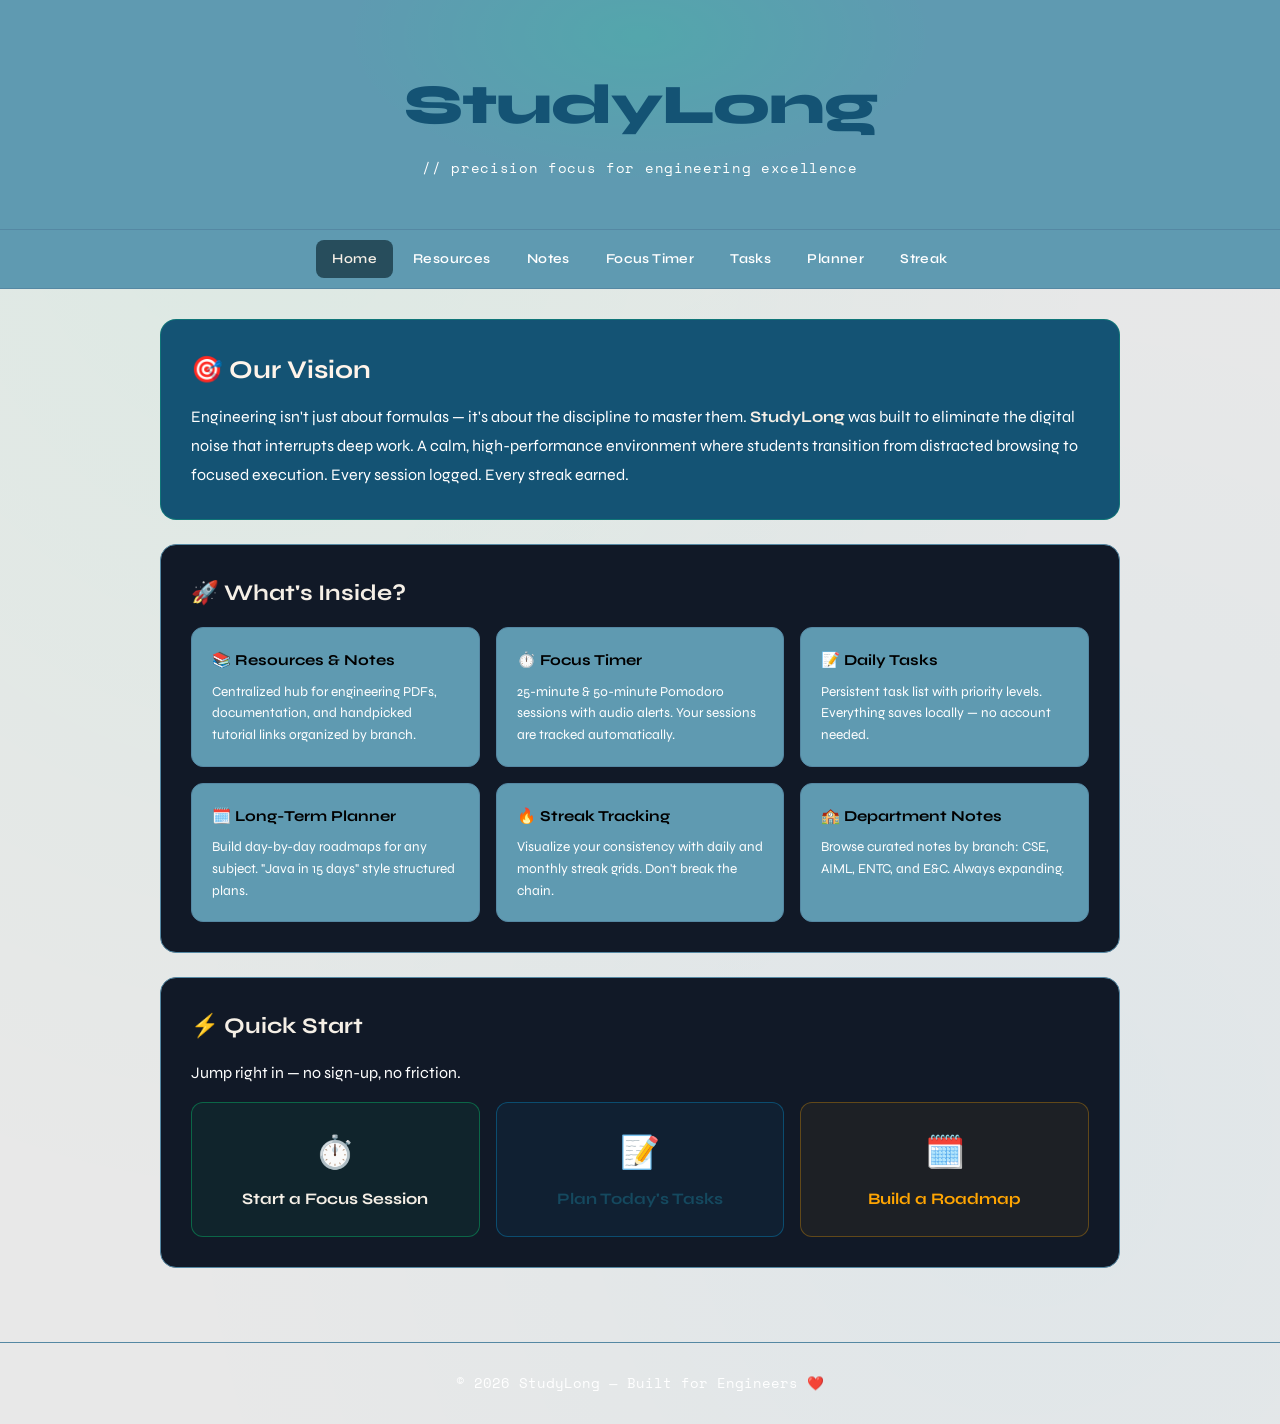
==== index.html @ 3f76e4c4 "Coded by Wibe Coding" ====
<!DOCTYPE html>
<html lang="en">
<head>
    <meta charset="UTF-8">
    <meta name="viewport" content="width=device-width, initial-scale=1.0">
    <title>StudyLong | Engineering Focus</title>
    <link rel="stylesheet" href="style.css">
</head>
<body>

<header>
    <h1>StudyLong</h1>
    <p>// precision focus for engineering excellence</p>
</header>

<nav>
    <a href="index.html" class="active">Home</a>
    <a href="resources.html">Resources</a>
    <a href="notes.html">Notes</a>
    <a href="timer.html">Focus Timer</a>
    <a href="tasks.html">Tasks</a>
    <a href="planner.html">Planner</a>
    <a href="streak.html">Streak</a>
</nav>

<main class="container">
    <section class="vision-hero">
        <h2>🎯 Our Vision</h2>
        <p>
            Engineering isn't just about formulas — it's about the discipline to master them.
            <strong>StudyLong</strong> was built to eliminate the digital noise that interrupts deep work.
            A calm, high-performance environment where students transition from distracted browsing
            to focused execution. Every session logged. Every streak earned.
        </p>
    </section>

    <section>
        <h2>🚀 What's Inside?</h2>
        <div class="info-grid">
            <div class="info-card">
                <h3>📚 Resources & Notes</h3>
                <p>Centralized hub for engineering PDFs, documentation, and handpicked tutorial links organized by branch.</p>
            </div>
            <div class="info-card">
                <h3>⏱️ Focus Timer</h3>
                <p>25-minute & 50-minute Pomodoro sessions with audio alerts. Your sessions are tracked automatically.</p>
            </div>
            <div class="info-card">
                <h3>📝 Daily Tasks</h3>
                <p>Persistent task list with priority levels. Everything saves locally — no account needed.</p>
            </div>
            <div class="info-card">
                <h3>🗓️ Long-Term Planner</h3>
                <p>Build day-by-day roadmaps for any subject. "Java in 15 days" style structured plans.</p>
            </div>
            <div class="info-card">
                <h3>🔥 Streak Tracking</h3>
                <p>Visualize your consistency with daily and monthly streak grids. Don't break the chain.</p>
            </div>
            <div class="info-card">
                <h3>🏫 Department Notes</h3>
                <p>Browse curated notes by branch: CSE, AIML, ENTC, and E&C. Always expanding.</p>
            </div>
        </div>
    </section>

    <section>
        <h2>⚡ Quick Start</h2>
        <p style="color:var(--text-muted); margin-bottom:16px;">Jump right in — no sign-up, no friction.</p>
        <div class="info-grid">
            <a href="timer.html" style="text-decoration:none;">
                <div class="info-card" style="border-color:rgba(0,255,135,0.3); background: rgba(0,255,135,0.05); text-align:center; padding:24px;">
                    <div style="font-size:2rem; margin-bottom:8px;">⏱️</div>
                    <div style="color:var(--primary); font-weight:700;">Start a Focus Session</div>
                </div>
            </a>
            <a href="tasks.html" style="text-decoration:none;">
                <div class="info-card" style="border-color:rgba(0,180,255,0.3); background: rgba(0,180,255,0.05); text-align:center; padding:24px;">
                    <div style="font-size:2rem; margin-bottom:8px;">📝</div>
                    <div style="color:var(--accent); font-weight:700;">Plan Today's Tasks</div>
                </div>
            </a>
            <a href="planner.html" style="text-decoration:none;">
                <div class="info-card" style="border-color:rgba(255,165,2,0.3); background: rgba(255,165,2,0.05); text-align:center; padding:24px;">
                    <div style="font-size:2rem; margin-bottom:8px;">🗓️</div>
                    <div style="color:var(--warn); font-weight:700;">Build a Roadmap</div>
                </div>
            </a>
        </div>
    </section>
</main>

<footer>
    <p>© 2026 StudyLong — Built for Engineers ❤️</p>
</footer>

</body>
</html>
---- style.css ----
@import url('https://fonts.googleapis.com/css2?family=Space+Mono:wght@400;700&family=Syne:wght@400;600;700;800&display=swap');

:root {
    --primary: #F5EFE6;
    --primary-dark: #213448;
    --primary-dim: #274d5c;
    --bg: #E8E8E8;
    --bg2: #5f9ab1;
    --card-bg: #111927;
    --card-border: #5588A3;
    --text: #000000;
    --text-muted: #ffffff;
    --accent: #15495f;
    --accent-dim: rgba(0,180,255,0.15);
    --danger: #ff4757;
    --warn: #ffa502;
}

*, *::before, *::after { margin: 0; padding: 0; box-sizing: border-box; }

html { scroll-behavior: smooth; }

body {
    font-family: 'Syne', sans-serif;
    background: var(--bg);
    color: var(--text);
    line-height: 1.6;
    min-height: 100vh;
    background-image:
        radial-gradient(ellipse at 20% 10%, rgba(0,255,135,0.05) 0%, transparent 60%),
        radial-gradient(ellipse at 80% 80%, rgba(0,180,255,0.04) 0%, transparent 60%);
}

/* ========== SCROLLBAR ========== */
::-webkit-scrollbar { width: 6px; }
::-webkit-scrollbar-track { background: var(--bg); }
::-webkit-scrollbar-thumb { background: var(--primary-dim); border-radius: 3px; }

/* ========== HEADER ========== */
header {
    background: var(--bg2);
    padding: 60px 20px 50px;
    text-align: center;
    position: relative;
    overflow: hidden;
    border-bottom: 1px solid var(--card-border);
}

header::before {
    content: '';
    position: absolute;
    top: -50%;
    left: 50%;
    transform: translateX(-50%);
    width: 600px;
    height: 300px;
    background: radial-gradient(ellipse, rgba(0,255,135,0.12) 0%, transparent 70%);
    pointer-events: none;
}

header h1 {
    font-size: clamp(2.2rem, 5vw, 3.5rem);
    font-weight: 800;
    letter-spacing: -1px;
    background: #145374;
    -webkit-background-clip: text;
    -webkit-text-fill-color: transparent;
    background-clip: text;
    position: relative;
}

header p {
    color: var(--text-muted);
    font-size: 1rem;
    margin-top: 8px;
    font-family: 'Space Mono', monospace;
    font-size: 0.85rem;
    letter-spacing: 0.05em;
}

/* ========== NAV ========== */
nav {
    display: flex;
    justify-content: center;
    flex-wrap: wrap;
    gap: 4px;
    background: var(--bg2);
    padding: 10px 20px;
    position: sticky;
    top: 0;
    z-index: 100;
    border-bottom: 1px solid var(--card-border);
    backdrop-filter: blur(10px);
}

nav a {
    color: var(--text-muted);
    text-decoration: none;
    padding: 8px 16px;
    font-weight: 600;
    font-size: 0.85rem;
    border-radius: 8px;
    transition: all 0.2s;
    letter-spacing: 0.03em;
}

nav a:hover, nav a.active {
    color: var(--primary);
    background: var(--primary-dim);
}

/* ========== LAYOUT ========== */
.container {
    max-width: 1000px;
    margin: 0 auto;
    padding: 30px 20px;
}

section {
    background: var(--card-bg);
    padding: 30px;
    border-radius: 16px;
    margin-bottom: 24px;
    border: 1px solid var(--card-border);
    position: relative;
    overflow: hidden;
}

section h2, section h3 {
    color: var(--primary);
    margin-bottom: 16px;
    font-weight: 700;
}

section h2 { font-size: 1.4rem; }
section h3 { font-size: 1.1rem; }

/* ========== FOOTER ========== */
footer {
    text-align: center;
    padding: 30px 20px;
    color: var(--text-muted);
    font-size: 0.85rem;
    font-family: 'Space Mono', monospace;
    border-top: 1px solid var(--card-border);
    margin-top: 20px;
}

/* ========== HOME PAGE ========== */
.vision-hero {
    background: #145374;
    border-color: rgba(0,255,135,0.2);
}

.vision-hero h2 {
    color: #FFF4EA ;
    font-size: 1.6rem;
    margin-bottom: 12px;
}

.vision-hero p { color: #ffffff; line-height: 1.8; }
.vision-hero strong { color: var(--primary); }

.info-grid {
    display: grid;
    grid-template-columns: repeat(auto-fit, minmax(220px, 1fr));
    gap: 16px;
}

.info-card {
    background: var(--bg2);
    border: 1px solid var(--card-border);
    border-radius: 12px;
    padding: 20px;
    transition: all 0.3s;
}

.info-card:hover {
    border-color: var(--primary);
    transform: translateY(-3px);
    box-shadow: 0 8px 30px rgba(0,255,135,0.1);
}

.info-card h3 {
    font-size: 0.95rem;
    margin-bottom: 8px;
    color: var(--text);
}

.info-card p { font-size: 0.85rem; color: var(--text-muted); }

/* ========== TIMER ========== */
.focus-timer-container {
    display: flex;
    flex-direction: column;
    align-items: center;
    gap: 20px;
}

.timer-circle {
    position: relative;
    width: 220px;
    height: 220px;
    margin: 10px auto;
}

.timer-circle svg { transform: rotate(-90deg); }

.bg-circle { fill: none; stroke: #1e2d3d; stroke-width: 8; }

.progress-circle {
    fill: none;
    stroke: var(--primary);
    stroke-width: 8;
    stroke-linecap: round;
    stroke-dasharray: 628;
    stroke-dashoffset: 628;
    transition: stroke-dashoffset 1s linear;
    filter: drop-shadow(0 0 8px var(--primary));
}

.timer-text {
    position: absolute;
    inset: 0;
    display: flex;
    align-items: center;
    justify-content: center;
    font-size: 2.8rem;
    font-weight: 800;
    color: var(--primary);
    font-family: 'Space Mono', monospace;
    letter-spacing: -2px;
}

.timer-label {
    font-size: 0.7rem;
    color: var(--text-muted);
    font-family: 'Space Mono', monospace;
    letter-spacing: 0.15em;
    text-transform: uppercase;
    text-align: center;
    margin-top: -5px;
}

.controls-wrapper { width: 100%; max-width: 340px; }

.button-row {
    display: flex;
    gap: 10px;
    margin-bottom: 10px;
}

button {
    flex: 1;
    padding: 12px 16px;
    border-radius: 10px;
    border: 1px solid var(--card-border);
    cursor: pointer;
    font-weight: 700;
    font-family: 'Syne', sans-serif;
    font-size: 0.85rem;
    transition: all 0.2s;
    background: var(--bg2);
    color: var(--text);
    letter-spacing: 0.02em;
}

button:hover {
    filter: brightness(1.3);
    transform: translateY(-2px);
}

button:active { transform: translateY(0); }

.btn-start { background: var(--primary); color: #000; border-color: transparent; }
.btn-pause { background: var(--warn); color: #000; border-color: transparent; }
.btn-reset { background: var(--bg2); color: var(--text-muted); }
.btn-mode { font-size: 0.8rem; }
.btn-mode.active-mode { background: var(--primary-dim); color: var(--primary); border-color: var(--primary); }

.session-count {
    font-family: 'Space Mono', monospace;
    font-size: 0.8rem;
    color: var(--text-muted);
    text-align: center;
    margin-top: 10px;
}

.session-count span { color: var(--primary); }

/* ========== STREAK ========== */
.streak-grid, .monthly-grid {
    display: flex;
    gap: 6px;
    flex-wrap: wrap;
    margin-top: 15px;
}

.streak-day {
    width: 28px;
    height: 28px;
    border-radius: 6px;
    background: var(--bg2);
    border: 1px solid var(--card-border);
    transition: all 0.3s;
    position: relative;
}

.streak-day.active {
    background: var(--primary);
    border-color: var(--primary);
    box-shadow: 0 0 10px rgba(0,255,135,0.5);
}

.streak-stats {
    display: flex;
    gap: 20px;
    margin-top: 15px;
    flex-wrap: wrap;
}

.stat-pill {
    background: var(--bg2);
    border: 1px solid var(--card-border);
    border-radius: 8px;
    padding: 8px 16px;
    font-family: 'Space Mono', monospace;
    font-size: 0.8rem;
}

.stat-pill span { color: var(--primary); font-weight: 700; }

/* ========== TASKS ========== */
.input-group {
    display: flex;
    gap: 10px;
    margin-bottom: 20px;
    flex-wrap: wrap;
}

.input-group input, .input-group select {
    flex: 1;
    min-width: 200px;
    padding: 12px 16px;
    border-radius: 10px;
    border: 1px solid var(--card-border);
    background: var(--bg2);
    color: var(--text);
    font-family: 'Syne', sans-serif;
    font-size: 0.9rem;
    outline: none;
    transition: border-color 0.2s;
}

.input-group input:focus, .input-group select:focus {
    border-color: var(--primary);
    box-shadow: 0 0 0 3px rgba(0,255,135,0.08);
}

.input-group input::placeholder { color: var(--text-muted); }

.btn-add {
    flex: 0 0 auto;
    background: var(--primary);
    color: #000;
    border: none;
    padding: 12px 24px;
    border-radius: 10px;
    font-weight: 700;
    cursor: pointer;
    font-family: 'Syne', sans-serif;
    transition: all 0.2s;
}

.btn-add:hover { filter: brightness(1.1); transform: translateY(-2px); }

.task-list { list-style: none; }

.task-item {
    background: var(--bg2);
    padding: 14px 16px;
    margin-bottom: 8px;
    border-radius: 10px;
    display: flex;
    justify-content: space-between;
    align-items: center;
    border: 1px solid var(--card-border);
    animation: fadeIn 0.3s ease-out;
    gap: 12px;
}

.task-item:hover { border-color: rgba(0,255,135,0.25); }

.task-left { display: flex; align-items: center; gap: 12px; flex: 1; min-width: 0; }

.task-checkbox {
    width: 20px;
    height: 20px;
    border-radius: 6px;
    border: 2px solid var(--primary);
    cursor: pointer;
    flex-shrink: 0;
    display: flex;
    align-items: center;
    justify-content: center;
    transition: all 0.2s;
    background: transparent;
    padding: 0;
    flex: 0 0 auto;
}

.task-checkbox.checked { background: var(--primary); }
.task-checkbox.checked::after { content: '✓'; color: #000; font-size: 12px; font-weight: 700; }

.task-text { flex: 1; min-width: 0; overflow: hidden; text-overflow: ellipsis; white-space: nowrap; }
.task-item.completed .task-text { opacity: 0.4; text-decoration: line-through; }

.task-priority {
    font-size: 0.7rem;
    padding: 3px 8px;
    border-radius: 6px;
    font-weight: 700;
    flex-shrink: 0;
}

.priority-high { background: rgba(255,71,87,0.2); color: var(--danger); }
.priority-med { background: rgba(255,165,2,0.2); color: var(--warn); }
.priority-low { background: var(--accent-dim); color: var(--accent); }

.delete-btn {
    background: rgba(255,71,87,0.15);
    color: var(--danger);
    border: 1px solid rgba(255,71,87,0.2);
    padding: 5px 10px;
    font-size: 0.8rem;
    border-radius: 6px;
    flex: 0 0 auto;
    cursor: pointer;
    font-family: 'Syne', sans-serif;
    transition: all 0.2s;
    width: auto;
}

.delete-btn:hover { background: rgba(255,71,87,0.3); transform: none; filter: none; }

.tasks-header { display: flex; justify-content: space-between; align-items: center; margin-bottom: 16px; flex-wrap: wrap; gap: 10px; }
.tasks-meta { font-family: 'Space Mono', monospace; font-size: 0.8rem; color: var(--text-muted); }
.tasks-meta span { color: var(--primary); }

/* ========== PLANNER ========== */
.planner-container { display: flex; flex-direction: column; gap: 20px; }

.goal-card {
    background: var(--bg2);
    padding: 20px;
    border-radius: 12px;
    border: 1px solid var(--card-border);
    border-left: 4px solid var(--accent);
}

.goal-header {
    display: flex;
    justify-content: space-between;
    align-items: center;
    margin-bottom: 15px;
    flex-wrap: wrap;
    gap: 10px;
}

.goal-title {
    font-size: 1.1rem;
    font-weight: 700;
    color: var(--accent);
}

.goal-progress {
    font-family: 'Space Mono', monospace;
    font-size: 0.8rem;
    color: var(--text-muted);
}

.goal-progress-bar {
    height: 4px;
    background: var(--bg);
    border-radius: 2px;
    margin-bottom: 15px;
    overflow: hidden;
}

.goal-progress-fill {
    height: 100%;
    background: linear-gradient(90deg, var(--primary), var(--accent));
    border-radius: 2px;
    transition: width 0.5s ease;
}

.day-grid {
    display: grid;
    grid-template-columns: repeat(auto-fill, minmax(130px, 1fr));
    gap: 8px;
    margin-top: 10px;
}

.day-box {
    background: var(--card-bg);
    border: 1px solid var(--card-border);
    padding: 10px;
    border-radius: 8px;
    font-size: 0.8rem;
    transition: border-color 0.2s;
}

.day-box:hover { border-color: rgba(0,255,135,0.3); }

.day-box .day-label {
    color: var(--text-muted);
    font-family: 'Space Mono', monospace;
    font-size: 0.7rem;
    margin-bottom: 4px;
}

.day-box input {
    width: 100%;
    background: transparent;
    border: none;
    border-bottom: 1px solid #334155;
    color: var(--primary);
    font-family: 'Syne', sans-serif;
    font-size: 0.85rem;
    padding: 2px 0;
    outline: none;
}

.day-box input:focus { border-bottom-color: var(--primary); }

.day-box.day-done { border-color: rgba(0,255,135,0.4); background: rgba(0,255,135,0.05); }

.delete-goal-btn {
    background: rgba(255,71,87,0.1);
    color: var(--danger);
    border: 1px solid rgba(255,71,87,0.2);
    padding: 6px 12px;
    border-radius: 6px;
    cursor: pointer;
    font-size: 0.8rem;
    font-family: 'Syne', sans-serif;
    width: auto;
    flex: 0 0 auto;
    transition: all 0.2s;
}

.delete-goal-btn:hover { background: rgba(255,71,87,0.25); transform: none; filter: none; }

/* ========== NOTES PAGE ========== */
.branch-grid {
    display: grid;
    grid-template-columns: repeat(auto-fit, minmax(180px, 1fr));
    gap: 16px;
}

.branch-card {
    background: var(--bg2);
    padding: 32px 20px;
    text-align: center;
    font-size: 1.2rem;
    font-weight: 800;
    color: var(--primary);
    border: 1px solid var(--card-border);
    border-radius: 14px;
    transition: all 0.3s;
    text-decoration: none;
    display: block;
    cursor: pointer;
    letter-spacing: 0.05em;
    text-transform: uppercase;
}

.branch-card:hover {
    background: var(--primary-dim);
    border-color: var(--primary);
    transform: translateY(-5px);
    box-shadow: 0 10px 30px rgba(0,255,135,0.15);
    color: #fff;
}

.branch-card .branch-icon { font-size: 2rem; margin-bottom: 8px; display: block; }

.notes-list { list-style: none; }
.notes-list li {
    background: var(--bg2);
    border: 1px solid var(--card-border);
    padding: 14px 16px;
    border-radius: 10px;
    margin-bottom: 8px;
    display: flex;
    justify-content: space-between;
    align-items: center;
    transition: border-color 0.2s;
}

.notes-list li:hover { border-color: rgba(0,255,135,0.3); }
.notes-list a { color: var(--accent); text-decoration: none; font-weight: 600; }
.notes-list a:hover { color: var(--primary); }

.note-tag {
    font-size: 0.7rem;
    background: var(--primary-dim);
    color: var(--primary);
    padding: 3px 8px;
    border-radius: 6px;
    font-weight: 700;
}

/* ========== RESOURCES PAGE ========== */
.resource-list { list-style: none; }
.resource-list li {
    background: var(--bg2);
    border: 1px solid var(--card-border);
    border-radius: 10px;
    margin-bottom: 8px;
    overflow: hidden;
}

.resource-list a {
    display: flex;
    align-items: center;
    gap: 12px;
    padding: 14px 16px;
    color: var(--text);
    text-decoration: none;
    transition: all 0.2s;
}

.resource-list a:hover {
    background: var(--primary-dim);
    color: var(--primary);
}

.resource-icon {
    width: 36px;
    height: 36px;
    border-radius: 8px;
    display: flex;
    align-items: center;
    justify-content: center;
    font-size: 1rem;
    flex-shrink: 0;
}

.icon-pdf { background: rgba(255,71,87,0.15); }
.icon-video { background: rgba(0,180,255,0.15); }
.icon-doc { background: var(--primary-dim); }

.video-links { display: flex; flex-direction: column; gap: 10px; }

.link-card {
    background: var(--bg2);
    border: 1px solid var(--card-border);
    border-radius: 10px;
    overflow: hidden;
}

.link-card a {
    display: flex;
    align-items: center;
    justify-content: space-between;
    padding: 14px 16px;
    color: var(--accent);
    text-decoration: none;
    font-weight: 600;
    transition: all 0.2s;
}

.link-card a:hover { background: var(--accent-dim); }

/* ========== MONTHLY STREAK ========== */
.monthly-header {
    display: flex;
    justify-content: space-between;
    align-items: center;
    margin-bottom: 16px;
    flex-wrap: wrap;
    gap: 10px;
}

.month-nav button {
    background: var(--bg2);
    border: 1px solid var(--card-border);
    color: var(--text);
    padding: 6px 14px;
    border-radius: 8px;
    cursor: pointer;
    font-family: 'Syne', sans-serif;
    flex: 0;
    transition: all 0.2s;
}

.month-nav button:hover { border-color: var(--primary); color: var(--primary); transform: none; filter: none; }

.month-label { font-weight: 700; font-family: 'Space Mono', monospace; font-size: 0.9rem; }

.monthly-grid {
    display: grid;
    grid-template-columns: repeat(7, 1fr);
    gap: 6px;
    margin-top: 10px;
}

.monthly-day-label {
    text-align: center;
    font-size: 0.7rem;
    font-family: 'Space Mono', monospace;
    color: var(--text-muted);
    padding: 4px;
}

.monthly-day {
    aspect-ratio: 1;
    border-radius: 8px;
    background: var(--bg2);
    border: 1px solid var(--card-border);
    display: flex;
    align-items: center;
    justify-content: center;
    font-size: 0.75rem;
    font-family: 'Space Mono', monospace;
    cursor: pointer;
    transition: all 0.2s;
    color: var(--text-muted);
}

.monthly-day:hover { border-color: rgba(0,255,135,0.4); }
.monthly-day.today { border-color: var(--accent); color: var(--accent); }
.monthly-day.focused { background: var(--primary); border-color: transparent; color: #000; font-weight: 700; box-shadow: 0 0 12px rgba(0,255,135,0.4); }
.monthly-day.empty { background: transparent; border-color: transparent; cursor: default; }

.monthly-stats { display: flex; gap: 16px; margin-top: 16px; flex-wrap: wrap; }

/* ========== PAGE TRANSITION ========== */
@keyframes fadeIn {
    from { opacity: 0; transform: translateY(8px); }
    to { opacity: 1; transform: translateY(0); }
}

.container { animation: fadeIn 0.4s ease-out; }

/* ========== RESPONSIVE ========== */
@media (max-width: 600px) {
    nav a { padding: 6px 10px; font-size: 0.78rem; }
    .monthly-grid { gap: 4px; }
    .monthly-day { font-size: 0.65rem; border-radius: 6px; }
}
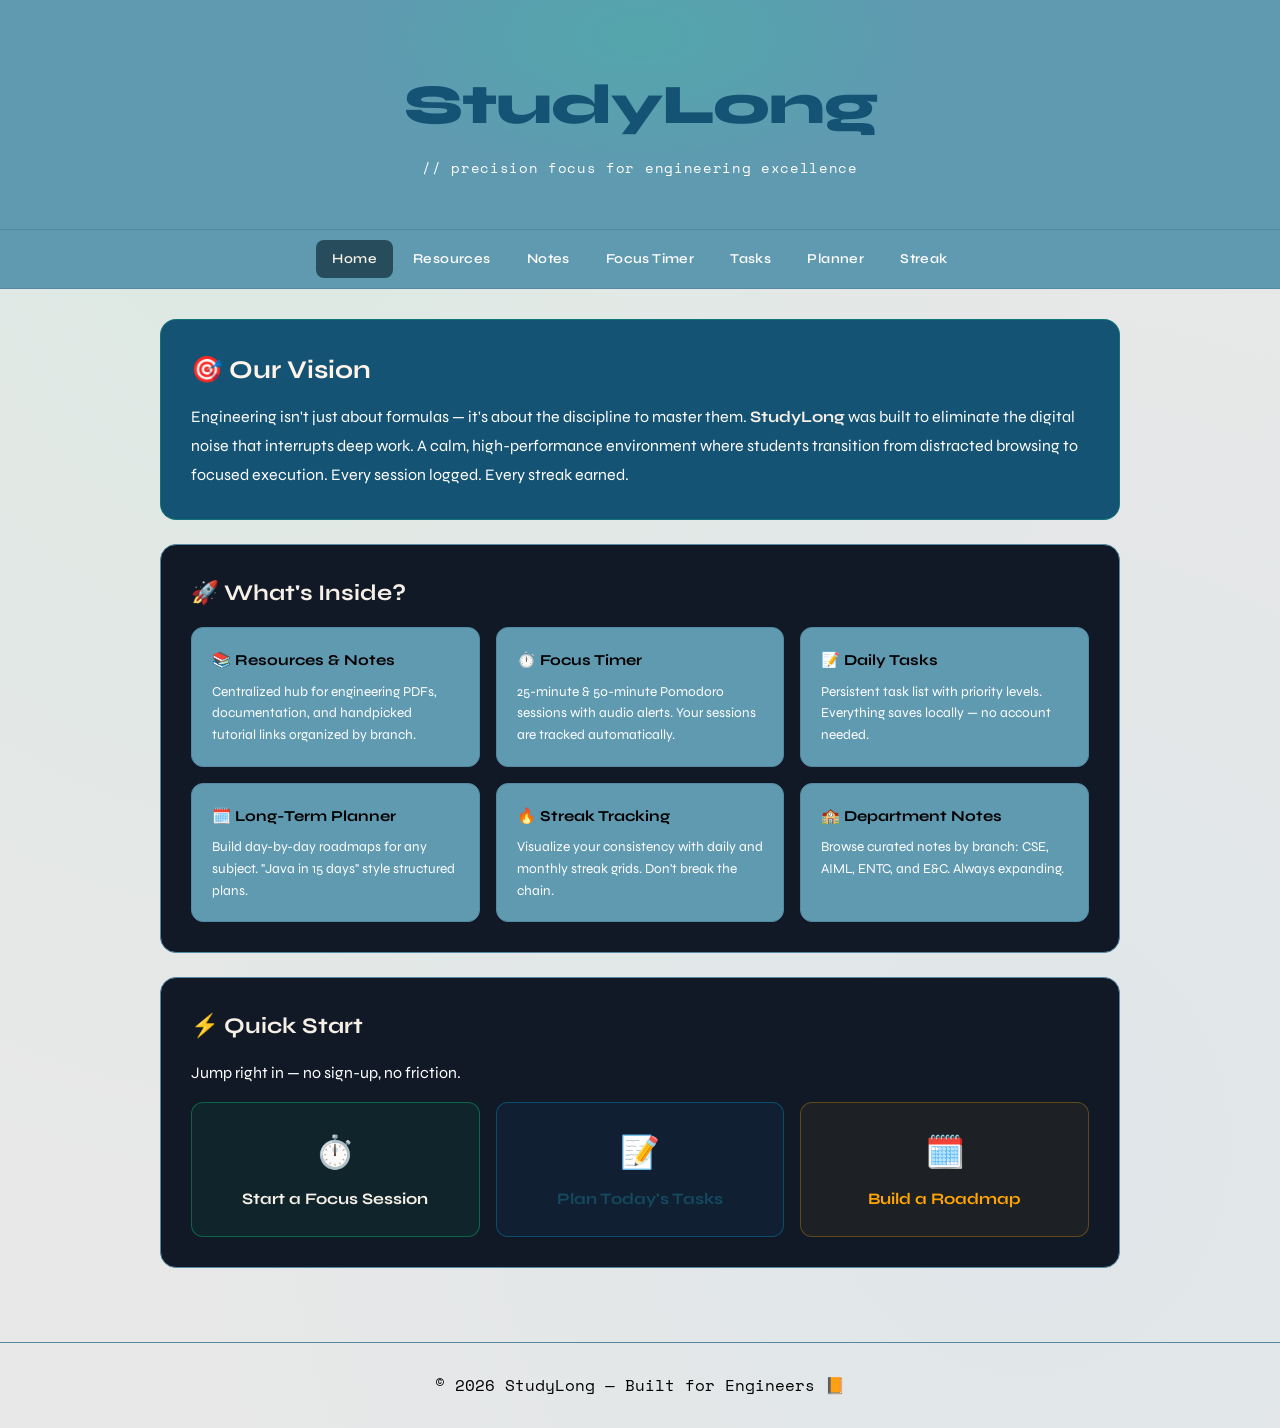
==== commit 1790e995: "Updated Footer Line And Upload Links Of YouTube" ====
--- a/index.html
+++ b/index.html
@@ -91,7 +91,7 @@
 </main>
 
 <footer>
-    <p>© 2026 StudyLong — Built for Engineers ❤️</p>
+    <p>© 2026 StudyLong — Built for Engineers 📙</p>
 </footer>
 
 </body>
--- a/style.css
+++ b/style.css
@@ -139,7 +139,7 @@
 footer {
     text-align: center;
     padding: 30px 20px;
-    color: var(--text-muted);
+    color: var(--primary-dark)
     font-size: 0.85rem;
     font-family: 'Space Mono', monospace;
     border-top: 1px solid var(--card-border);
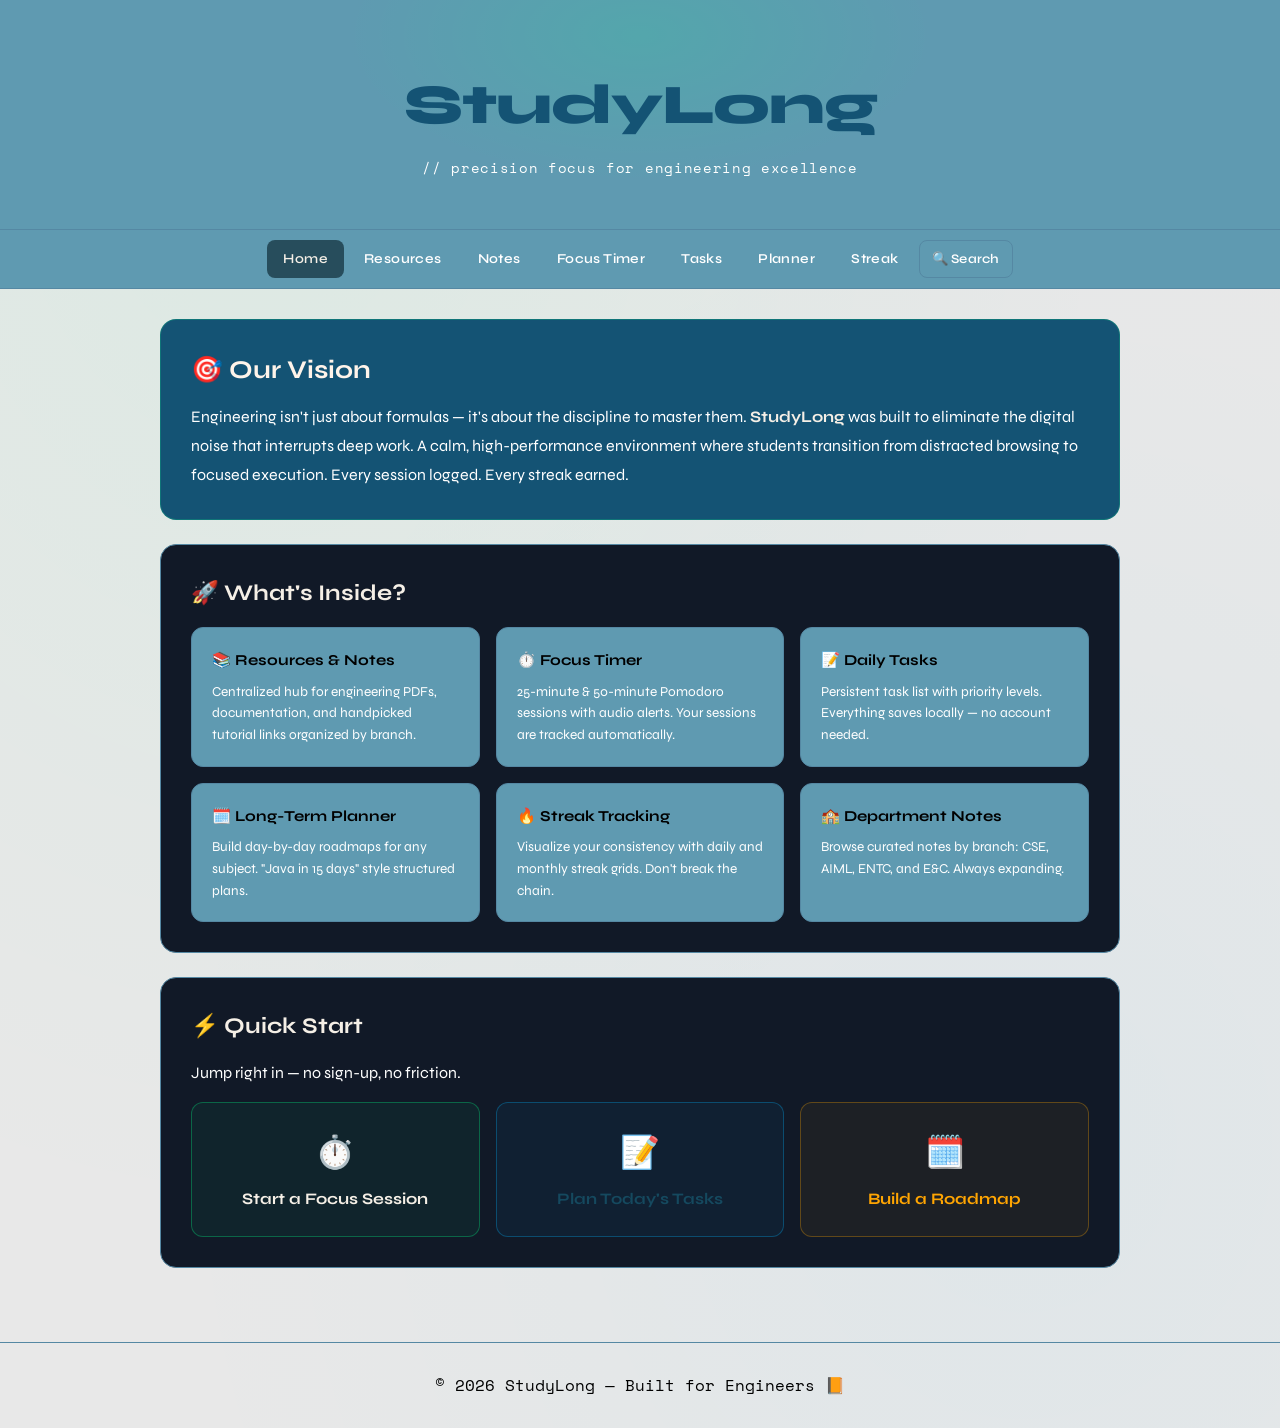
==== commit 0a964935: "Added Search Feature" ====
--- a/index.html
+++ b/index.html
@@ -21,6 +21,7 @@
     <a href="tasks.html">Tasks</a>
     <a href="planner.html">Planner</a>
     <a href="streak.html">Streak</a>
+<button class="search-btn" onclick="openSearch()">🔍 Search</button>
 </nav>
 
 <main class="container">
@@ -94,5 +95,22 @@
     <p>© 2026 StudyLong — Built for Engineers 📙</p>
 </footer>
 
+
+<script src="script.js"></script>
+
+<!-- ===== SEARCH MODAL ===== -->
+<div class="search-overlay" id="searchOverlay">
+    <div class="search-modal">
+        <div class="search-input-row">
+            <span>🔍</span>
+            <input type="text" id="searchInput" placeholder="Search pages, notes, resources…" autocomplete="off">
+            <button class="search-close-btn" onclick="closeSearch()">ESC</button>
+        </div>
+        <div class="search-results" id="searchResults">
+            <div class="search-empty">Start typing to search pages, notes, and resources…</div>
+        </div>
+        <div class="search-hint">↑↓ navigate &nbsp;·&nbsp; Enter to open &nbsp;·&nbsp; Ctrl+K to open anytime</div>
+    </div>
+</div>
 </body>
 </html>
--- a/style.css
+++ b/style.css
@@ -736,6 +736,180 @@
 
 .monthly-stats { display: flex; gap: 16px; margin-top: 16px; flex-wrap: wrap; }
 
+/* ========== SEARCH ========== */
+.search-btn {
+    background: transparent;
+    border: 1px solid var(--card-border);
+    color: var(--text-muted);
+    padding: 8px 12px;
+    border-radius: 8px;
+    cursor: pointer;
+    font-size: 1rem;
+    flex: 0 0 auto;
+    width: auto;
+    transition: all 0.2s;
+    display: flex;
+    align-items: center;
+    gap: 6px;
+    font-family: 'Syne', sans-serif;
+    font-weight: 600;
+    font-size: 0.82rem;
+    letter-spacing: 0.02em;
+}
+
+.search-btn:hover {
+    border-color: var(--primary);
+    color: var(--primary);
+    transform: none;
+    filter: none;
+    background: var(--primary-dim);
+}
+
+.search-overlay {
+    display: none;
+    position: fixed;
+    inset: 0;
+    background: rgba(0,0,0,0.6);
+    z-index: 1000;
+    backdrop-filter: blur(4px);
+    align-items: flex-start;
+    justify-content: center;
+    padding-top: 80px;
+}
+
+.search-overlay.open { display: flex; }
+
+.search-modal {
+    background: var(--card-bg);
+    border: 1px solid var(--card-border);
+    border-radius: 16px;
+    width: 100%;
+    max-width: 600px;
+    margin: 0 16px;
+    overflow: hidden;
+    box-shadow: 0 20px 60px rgba(0,0,0,0.5);
+    animation: slideDown 0.2s ease-out;
+}
+
+@keyframes slideDown {
+    from { opacity: 0; transform: translateY(-16px); }
+    to   { opacity: 1; transform: translateY(0); }
+}
+
+.search-input-row {
+    display: flex;
+    align-items: center;
+    gap: 10px;
+    padding: 16px 20px;
+    border-bottom: 1px solid var(--card-border);
+}
+
+.search-input-row span { font-size: 1.1rem; flex-shrink: 0; }
+
+.search-input-row input {
+    flex: 1;
+    background: transparent;
+    border: none;
+    outline: none;
+    color: var(--primary);
+    font-family: 'Space Mono', monospace;
+    font-size: 1rem;
+    width: 100%;
+}
+
+.search-input-row input::placeholder { color: var(--card-border); }
+
+.search-close-btn {
+    background: transparent;
+    border: 1px solid var(--card-border);
+    color: var(--text-muted);
+    border-radius: 6px;
+    padding: 4px 10px;
+    cursor: pointer;
+    font-size: 0.75rem;
+    flex: 0 0 auto;
+    width: auto;
+    font-family: 'Space Mono', monospace;
+    transition: all 0.2s;
+}
+
+.search-close-btn:hover { border-color: var(--danger); color: var(--danger); transform: none; filter: none; }
+
+.search-results {
+    max-height: 360px;
+    overflow-y: auto;
+    padding: 8px 0;
+}
+
+.search-result-item {
+    display: flex;
+    align-items: flex-start;
+    gap: 14px;
+    padding: 14px 20px;
+    cursor: pointer;
+    text-decoration: none;
+    border-bottom: 1px solid rgba(85,136,163,0.15);
+    transition: background 0.15s;
+}
+
+.search-result-item:hover { background: var(--primary-dim); }
+
+.search-result-icon {
+    font-size: 1.2rem;
+    flex-shrink: 0;
+    margin-top: 2px;
+}
+
+.search-result-title {
+    font-weight: 700;
+    color: var(--primary);
+    font-size: 0.9rem;
+    margin-bottom: 2px;
+}
+
+.search-result-desc {
+    font-size: 0.78rem;
+    color: var(--text-muted);
+    font-family: 'Space Mono', monospace;
+    line-height: 1.4;
+}
+
+.search-result-page {
+    font-size: 0.68rem;
+    background: var(--primary-dim);
+    color: var(--primary);
+    border-radius: 4px;
+    padding: 2px 7px;
+    margin-left: auto;
+    flex-shrink: 0;
+    font-family: 'Space Mono', monospace;
+    align-self: center;
+}
+
+.search-empty {
+    text-align: center;
+    padding: 40px 20px;
+    color: var(--text-muted);
+    font-family: 'Space Mono', monospace;
+    font-size: 0.85rem;
+}
+
+.search-hint {
+    padding: 12px 20px;
+    font-size: 0.72rem;
+    color: var(--card-border);
+    font-family: 'Space Mono', monospace;
+    border-top: 1px solid var(--card-border);
+    text-align: center;
+}
+
+mark {
+    background: rgba(0,255,135,0.25);
+    color: var(--primary);
+    border-radius: 3px;
+    padding: 0 2px;
+}
+
 /* ========== PAGE TRANSITION ========== */
 @keyframes fadeIn {
     from { opacity: 0; transform: translateY(8px); }
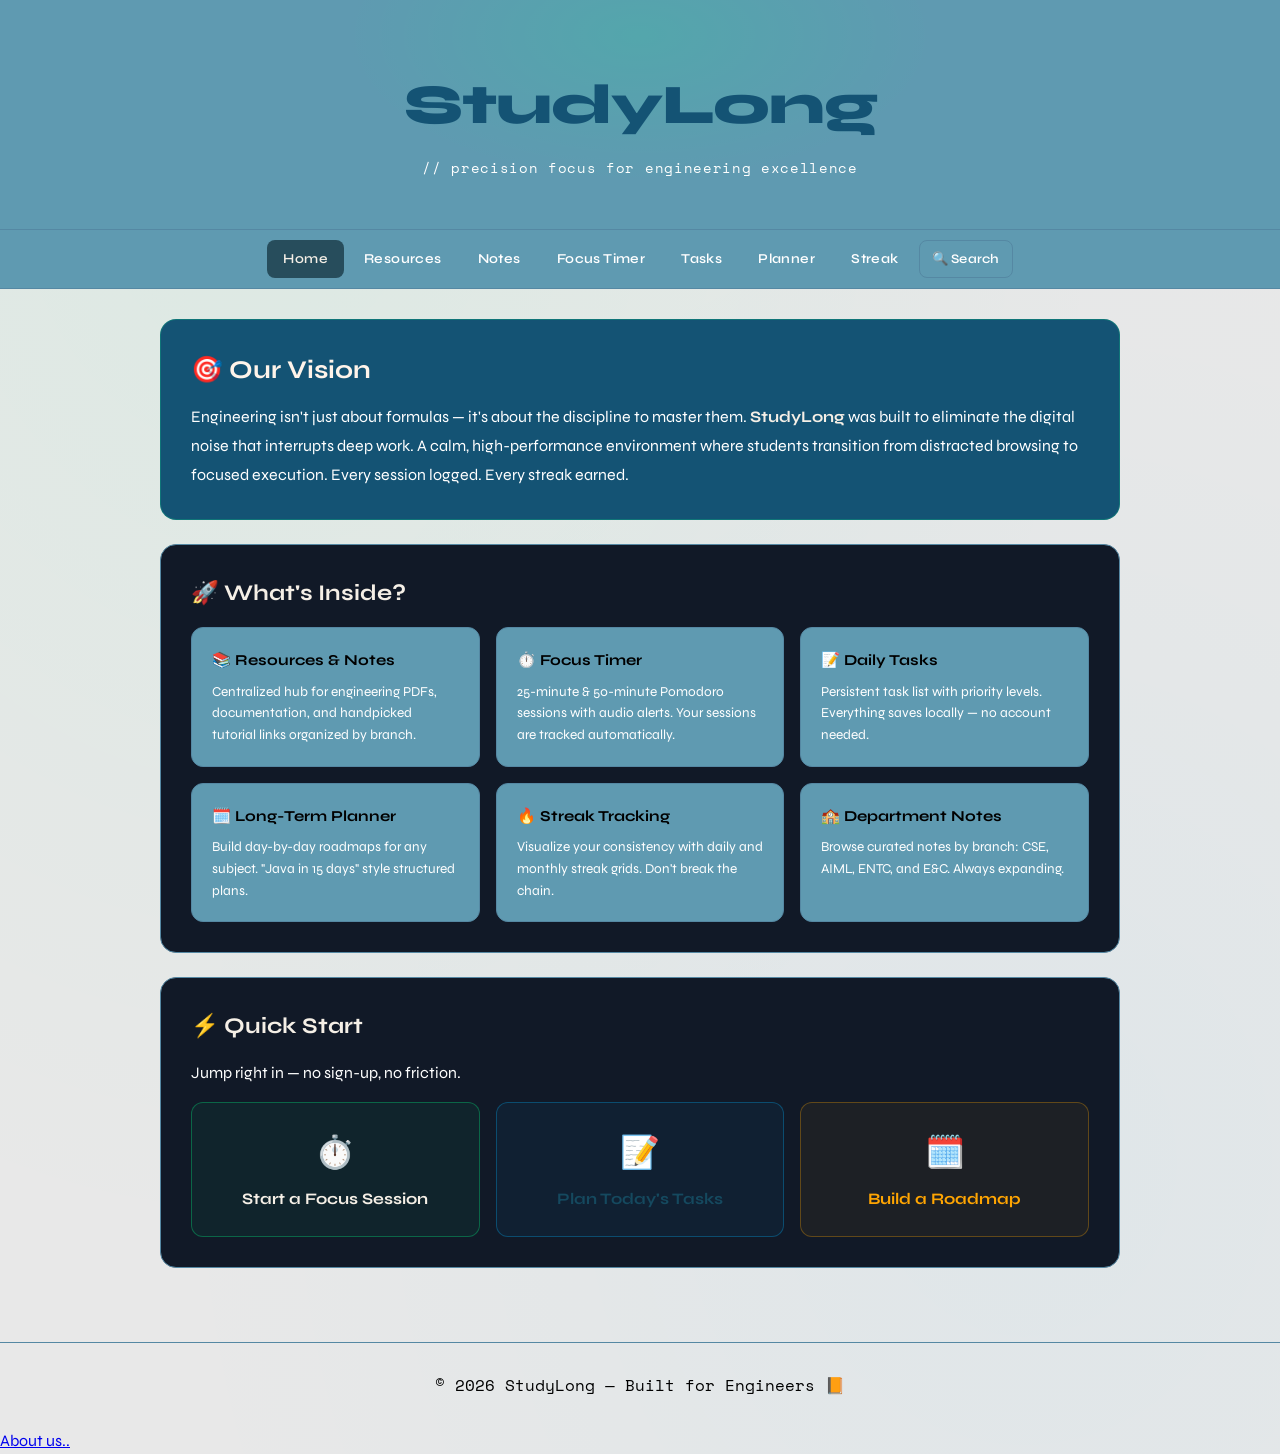
==== commit 578d3ef9: "Notes are updated" ====
--- a/index.html
+++ b/index.html
@@ -112,5 +112,10 @@
         <div class="search-hint">↑↓ navigate &nbsp;·&nbsp; Enter to open &nbsp;·&nbsp; Ctrl+K to open anytime</div>
     </div>
 </div>
+
+<!-- about us  -->
+ <div class="about-us">
+    <a href="about.html" class="hidden-link">About us..</a>
+ </div>
 </body>
 </html>
